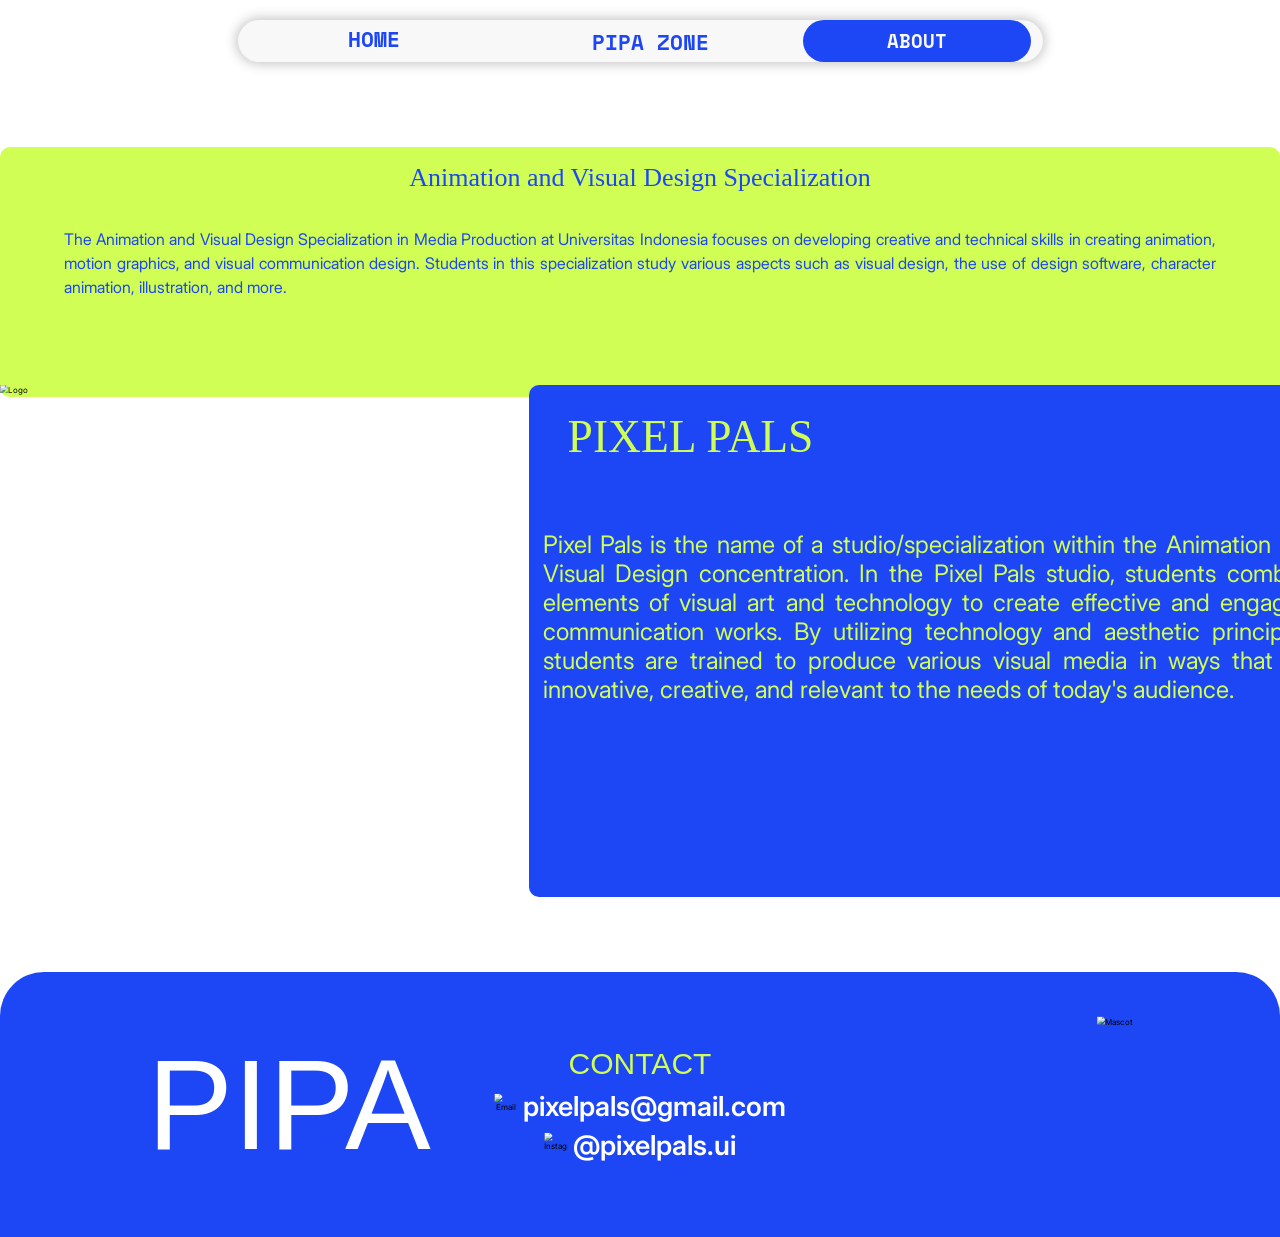
==== about.html @ b969cc93 "Create about.html" ====
<!DOCTYPE html>
<html lang="id">
<head>
    <meta charset="UTF-8">
    <meta name="viewport" content="width=device-width, initial-scale=1.0">
    <title>About - PIXEL PALS</title>
    <link rel="preconnect" href="https://fonts.googleapis.com">
    <link rel="preconnect" href="https://fonts.gstatic.com" crossorigin>
    <link href="https://fonts.googleapis.com/css2?family=Inter:ital,opsz,wght@0,14..32,100..900;1,14..32,100..900&family=Montserrat:ital,wght@0,100..900;1,100..900&family=Poppins:ital,wght@0,100;0,200;0,300;0,400;0,500;0,600;0,700;0,800;0,900;1,100;1,200;1,300;1,400;1,500;1,600;1,700;1,800;1,900&family=Space+Mono:ital,wght@0,400;0,700;1,400;1,700&display=swap" rel="stylesheet">
    <style>
        /* Register local font - Symtext */
        @font-face {
            font-family: 'Symtext';
            src: url('Symtext.ttf') format('truetype');
            font-weight: normal;
            font-style: normal;
        }

        * {
            margin: 0;
            padding: 0;
            box-sizing: border-box;
        }

        :root {
            --blue: #1D47F5;
            --lime: #D0FE54;
            --black: #000000;
            --white: #FFFFFF;
        }

        body {
            font-family: 'Inter', sans-serif;
            background-color: var(--white);
            color: var(--black);
            min-height: 100vh;
            background-image: url('BACKGROUND-HOME.png');
            background-size: auto 100vh;
            background-position: center center;
            background-repeat: no-repeat;
            background-attachment: fixed;
            overflow-x: hidden;
            width: 100%;
        }

        .page-scale-wrapper {
            zoom: 0.5;
            -moz-transform: scale(0.5);
            -moz-transform-origin: 0 0;
        }

        .about-section {
            width: 100%;
            max-width: 2697px;
            height: 1500px;
            position: relative;
            margin: 0 auto;
            padding: 150px 80px 100px 80px;
        }

        .about-green-bar {
            width: 100%;
            height: 500px;
            position: absolute;
            left: 0;
            top: 0;
            background: #D0FE54;
            border-radius: 20px;
        }

        .about-title {
            width: 100%;
            height: 120px;
            position: absolute;
            left: 0;
            top: 30px;
            text-align: center;
            color: #1D47F5;
            font-size: 52px;
            font-family: 'Symtext';
            word-wrap: break-word;
            line-height: 1.2;
        }

        .about-desc {
            width: 90%;
            height: auto;
            position: absolute;
            left: 5%;
            top: 160px;
            text-align: justify;
            color: #1D47F5;
            font-size: 32px;
            font-family: 'Inter', sans-serif;
            font-weight: 400;
            word-wrap: break-word;
            line-height: 1.5;
        }

        .about-blue-box {
            width: 1624px;
            height: 1024px;
            position: absolute;
            left: 1058px;
            top: 476px;
            background: #1D47F5;
            border-radius: 20px;
        }

        .about-pixel-pals {
            width: 100%;
            height: 348px;
            position: absolute;
            left: 101px;
            top: 527px;
            text-align: center;
            color: #D0FE54;
            font-size: 91.06px;
            font-family: 'Symtext';
            word-wrap: break-word;
            line-height: 1.2;
        }

        .about-pixel-desc {
            width: 1551px;
            height: 405px;
            position: absolute;
            left: 1085px;
            top: 767px;
            text-align: justify;
            color: #D0FE54;
            font-size: 48.23px;
            font-family: 'Inter', sans-serif;
            font-weight: 400;
            word-wrap: break-word;
        }

        .about-image {
            width: 1024px;
            height: 1024px;
            position: absolute;
            left: 0;
            top: 476px;
            object-fit: contain;
        }
    </style>
</head>
<body>
    <div class="page-scale-wrapper">
    <!-- Header & Navigation -->
    <header style="width: 100%; display: flex; justify-content: center; padding: 40px 60px 20px 60px; position: relative; z-index: 100;">
        <div style="width: 100%; max-width: 1610px; height: 83px; position: relative; border-radius: 118.92px;">
            <!-- Background with shadow -->
            <div style="width: 100%; height: 83px; left: 0px; top: 0px; position: absolute; opacity: 0.70; background: #F7F6F6; box-shadow: 0px 0px 20.22px 4.76px rgba(0, 0, 0, 0.30); border-radius: 118.92px;"></div>
            
            <!-- Home -->
            <a href="index.html" style="width: 375.03px; height: 41.34px; left: 86.05px; top: 6.50px; position: absolute; text-align: center; color: #1D47F5; font-size: 42.81px; font-family: 'Symtext', 'Space Mono', monospace; font-weight: bold; text-decoration: none;">HOME</a>
            
            <!-- PIPA Zone -->
            <a href="pipa-zone.html" style="width: 375.03px; height: 41.34px; left: 639.16px; top: 11.66px; position: absolute; text-align: center; color: #1D47F5; font-size: 42.81px; font-family: 'Symtext', 'Space Mono', monospace; font-weight: bold; text-decoration: none;">PIPA ZONE</a>
            
            <!-- About - Active -->
            <a href="about.html" style="width: 455.55px; height: 83.05px; left: 1131.92px; top: 0px; position: absolute; background: #1D47F5; border-radius: 118.92px; text-decoration: none; display: flex; align-items: center; justify-content: center;">
                <span style="text-align: center; color: #F9F9F9; font-size: 37.98px; font-family: 'Symtext', 'Space Mono', monospace; font-weight: bold;">ABOUT</span>
            </a>
        </div>
    </header>

    <!-- About Section -->
    <section class="about-section" style="margin-top: 150px; margin-bottom: 150px;">
        <!-- Green Bar -->
        <div class="about-green-bar"></div>
        
        <!-- Title -->
        <div class="about-title">Animation and Visual Design Specialization</div>
        
        <!-- Description -->
        <div class="about-desc">The Animation and Visual Design Specialization in Media Production at Universitas Indonesia focuses on developing creative and technical skills in creating animation, motion graphics, and visual communication design. Students in this specialization study various aspects such as visual design, the use of design software, character animation, illustration, and more.</div>
        
        <!-- Image -->
        <img src="Logo.png" alt="Logo" class="about-image" style="object-fit: contain;">
        
        <!-- Blue Box -->
        <div class="about-blue-box"></div>
        
        <!-- PIXEL PALS Title -->
        <div class="about-pixel-pals">PIXEL PALS</div>
        
        <!-- PIXEL PALS Description -->
        <div class="about-pixel-desc">Pixel Pals is the name of a studio/specialization within the Animation and Visual Design concentration. In the Pixel Pals studio, students combine elements of visual art and technology to create effective and engaging communication works. By utilizing technology and aesthetic principles, students are trained to produce various visual media in ways that are innovative, creative, and relevant to the needs of today's audience.</div>
    </section>

    <!-- Footer -->
    <footer style="width: 100%; box-sizing: border-box; padding: 40px 20px; background: #1D47F5; border-radius: 88px 88px 0 0; display: flex; justify-content: center; align-items: center; margin-top: 100px;">
        <div style="width: 100%; max-width: 2091px; height: 450px; position: relative; margin: 0 auto; padding: 0 60px;">
            <!-- PIPA - Left Side -->
            <div style="position: absolute; left: 60px; top: 50%; transform: translateY(-50%); text-align: center; color: white; font-size: 257.24px; font-family: 'Symtext', sans-serif; font-weight: 400; word-wrap: break-word;">PIPA</div>
            
            <!-- Contact Section - Center -->
            <div style="position: absolute; left: 50%; top: 50%; transform: translate(-50%, -50%); text-align: center;">
                <div style="text-align: center; color: #D0FE54; font-size: 60px; font-family: 'Symtext', sans-serif; font-weight: 400; margin-bottom: 15px;">CONTACT</div>
                <div style="display: flex; align-items: center; justify-content: center; gap: 12px; margin-bottom: 10px;">
                    <img src="Email-icon.png" alt="Email" style="width: 45px; height: 45px; object-fit: contain;">
                    <span style="text-align: center; color: white; font-size: 55px; font-family: 'Inter', sans-serif; font-weight: 600;">pixelpals@gmail.com</span>
                </div>
                <div style="display: flex; align-items: center; justify-content: center; gap: 12px;">
                    <img src="IG-icon.png" alt="Instagram" style="width: 45px; height: 45px; object-fit: contain;">
                    <span style="text-align: center; color: white; font-size: 55px; font-family: 'Inter', sans-serif; font-weight: 600;">@pixelpals.ui</span>
                </div>
            </div>
            
            <!-- Mascot - Right Side -->
            <img src="MASCOT.png" alt="Mascot" style="position: absolute; right: 60px; top: 50%; transform: translateY(-50%); height: 350px; object-fit: contain;">
        </div>
    </footer>
    </div>
</body>
</html>
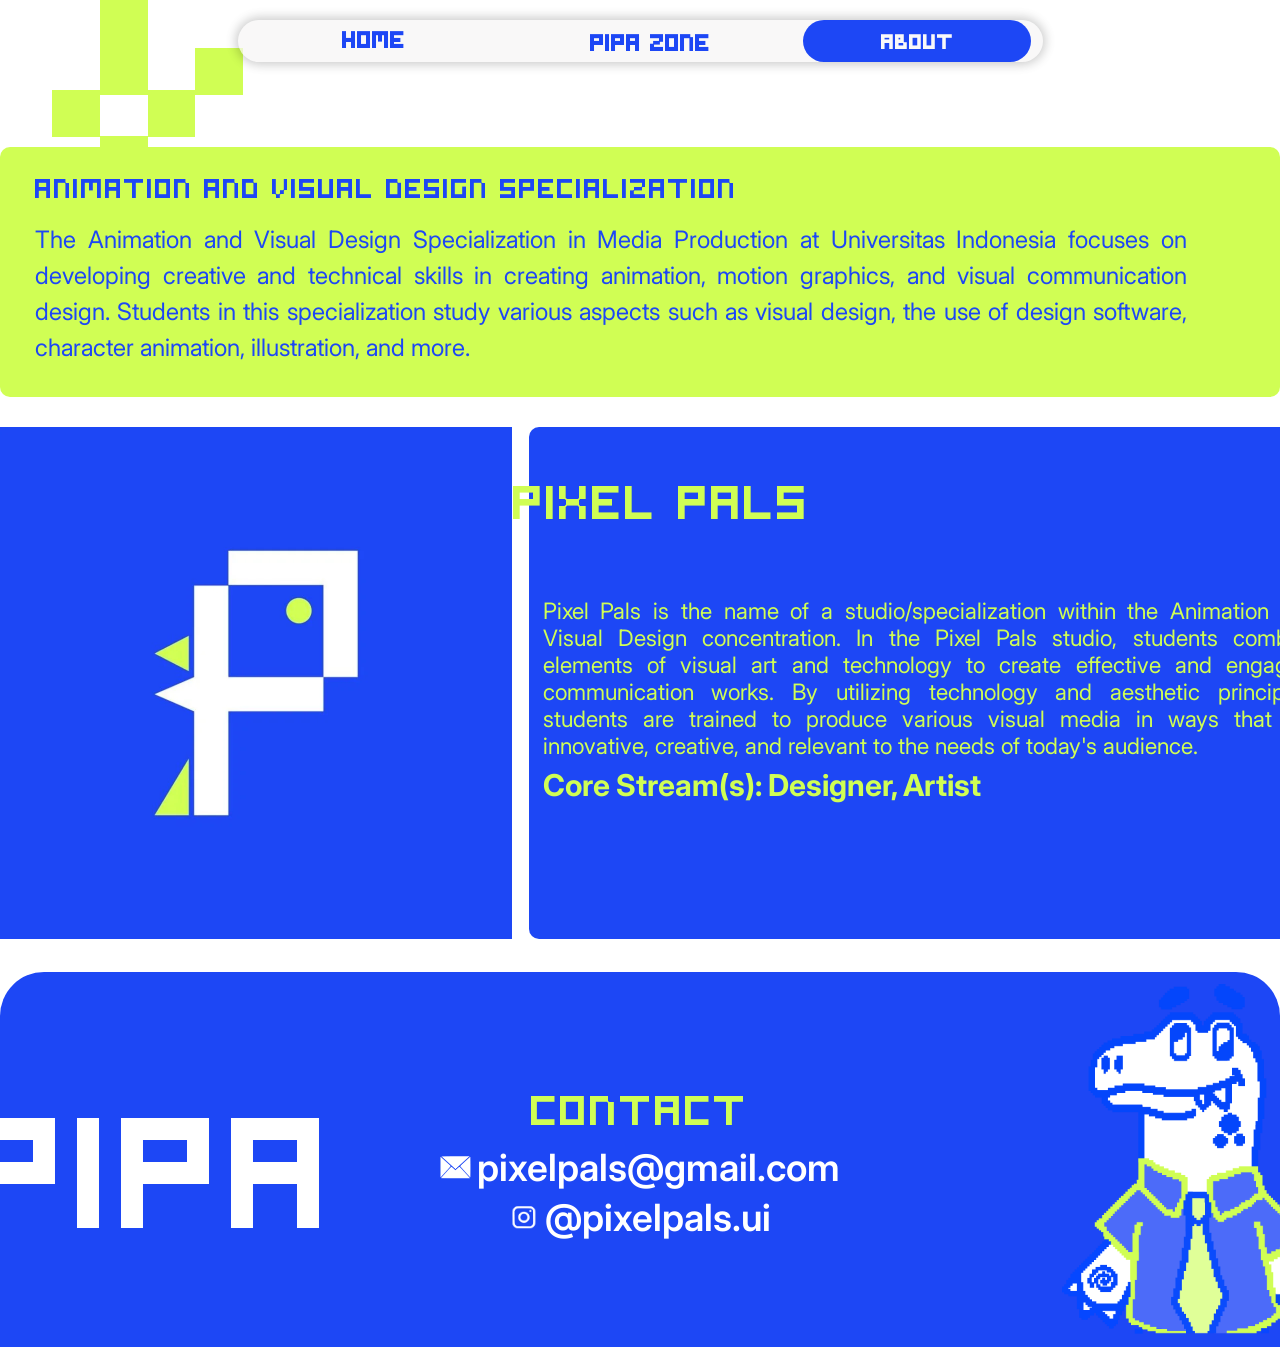
==== commit 1595bc21: "Add files via upload" ====
--- a/about.html
+++ b/about.html
@@ -1,218 +1,100 @@
-<!DOCTYPE html>
-<html lang="id">
-<head>
-    <meta charset="UTF-8">
-    <meta name="viewport" content="width=device-width, initial-scale=1.0">
-    <title>About - PIXEL PALS</title>
-    <link rel="preconnect" href="https://fonts.googleapis.com">
-    <link rel="preconnect" href="https://fonts.gstatic.com" crossorigin>
-    <link href="https://fonts.googleapis.com/css2?family=Inter:ital,opsz,wght@0,14..32,100..900;1,14..32,100..900&family=Montserrat:ital,wght@0,100..900;1,100..900&family=Poppins:ital,wght@0,100;0,200;0,300;0,400;0,500;0,600;0,700;0,800;0,900;1,100;1,200;1,300;1,400;1,500;1,600;1,700;1,800;1,900&family=Space+Mono:ital,wght@0,400;0,700;1,400;1,700&display=swap" rel="stylesheet">
-    <style>
-        /* Register local font - Symtext */
-        @font-face {
-            font-family: 'Symtext';
-            src: url('Symtext.ttf') format('truetype');
-            font-weight: normal;
-            font-style: normal;
-        }
-
-        * {
-            margin: 0;
-            padding: 0;
-            box-sizing: border-box;
-        }
-
-        :root {
-            --blue: #1D47F5;
-            --lime: #D0FE54;
-            --black: #000000;
-            --white: #FFFFFF;
-        }
-
-        body {
-            font-family: 'Inter', sans-serif;
-            background-color: var(--white);
-            color: var(--black);
-            min-height: 100vh;
-            background-image: url('BACKGROUND-HOME.png');
-            background-size: auto 100vh;
-            background-position: center center;
-            background-repeat: no-repeat;
-            background-attachment: fixed;
-            overflow-x: hidden;
-            width: 100%;
-        }
-
-        .page-scale-wrapper {
-            zoom: 0.5;
-            -moz-transform: scale(0.5);
-            -moz-transform-origin: 0 0;
-        }
-
-        .about-section {
-            width: 100%;
-            max-width: 2697px;
-            height: 1500px;
-            position: relative;
-            margin: 0 auto;
-            padding: 150px 80px 100px 80px;
-        }
-
-        .about-green-bar {
-            width: 100%;
-            height: 500px;
-            position: absolute;
-            left: 0;
-            top: 0;
-            background: #D0FE54;
-            border-radius: 20px;
-        }
-
-        .about-title {
-            width: 100%;
-            height: 120px;
-            position: absolute;
-            left: 0;
-            top: 30px;
-            text-align: center;
-            color: #1D47F5;
-            font-size: 52px;
-            font-family: 'Symtext';
-            word-wrap: break-word;
-            line-height: 1.2;
-        }
-
-        .about-desc {
-            width: 90%;
-            height: auto;
-            position: absolute;
-            left: 5%;
-            top: 160px;
-            text-align: justify;
-            color: #1D47F5;
-            font-size: 32px;
-            font-family: 'Inter', sans-serif;
-            font-weight: 400;
-            word-wrap: break-word;
-            line-height: 1.5;
-        }
-
-        .about-blue-box {
-            width: 1624px;
-            height: 1024px;
-            position: absolute;
-            left: 1058px;
-            top: 476px;
-            background: #1D47F5;
-            border-radius: 20px;
-        }
-
-        .about-pixel-pals {
-            width: 100%;
-            height: 348px;
-            position: absolute;
-            left: 101px;
-            top: 527px;
-            text-align: center;
-            color: #D0FE54;
-            font-size: 91.06px;
-            font-family: 'Symtext';
-            word-wrap: break-word;
-            line-height: 1.2;
-        }
-
-        .about-pixel-desc {
-            width: 1551px;
-            height: 405px;
-            position: absolute;
-            left: 1085px;
-            top: 767px;
-            text-align: justify;
-            color: #D0FE54;
-            font-size: 48.23px;
-            font-family: 'Inter', sans-serif;
-            font-weight: 400;
-            word-wrap: break-word;
-        }
-
-        .about-image {
-            width: 1024px;
-            height: 1024px;
-            position: absolute;
-            left: 0;
-            top: 476px;
-            object-fit: contain;
-        }
-    </style>
-</head>
-<body>
-    <div class="page-scale-wrapper">
-    <!-- Header & Navigation -->
-    <header style="width: 100%; display: flex; justify-content: center; padding: 40px 60px 20px 60px; position: relative; z-index: 100;">
-        <div style="width: 100%; max-width: 1610px; height: 83px; position: relative; border-radius: 118.92px;">
-            <!-- Background with shadow -->
-            <div style="width: 100%; height: 83px; left: 0px; top: 0px; position: absolute; opacity: 0.70; background: #F7F6F6; box-shadow: 0px 0px 20.22px 4.76px rgba(0, 0, 0, 0.30); border-radius: 118.92px;"></div>
-            
-            <!-- Home -->
-            <a href="index.html" style="width: 375.03px; height: 41.34px; left: 86.05px; top: 6.50px; position: absolute; text-align: center; color: #1D47F5; font-size: 42.81px; font-family: 'Symtext', 'Space Mono', monospace; font-weight: bold; text-decoration: none;">HOME</a>
-            
-            <!-- PIPA Zone -->
-            <a href="pipa-zone.html" style="width: 375.03px; height: 41.34px; left: 639.16px; top: 11.66px; position: absolute; text-align: center; color: #1D47F5; font-size: 42.81px; font-family: 'Symtext', 'Space Mono', monospace; font-weight: bold; text-decoration: none;">PIPA ZONE</a>
-            
-            <!-- About - Active -->
-            <a href="about.html" style="width: 455.55px; height: 83.05px; left: 1131.92px; top: 0px; position: absolute; background: #1D47F5; border-radius: 118.92px; text-decoration: none; display: flex; align-items: center; justify-content: center;">
-                <span style="text-align: center; color: #F9F9F9; font-size: 37.98px; font-family: 'Symtext', 'Space Mono', monospace; font-weight: bold;">ABOUT</span>
-            </a>
-        </div>
-    </header>
-
-    <!-- About Section -->
-    <section class="about-section" style="margin-top: 150px; margin-bottom: 150px;">
-        <!-- Green Bar -->
-        <div class="about-green-bar"></div>
-        
-        <!-- Title -->
-        <div class="about-title">Animation and Visual Design Specialization</div>
-        
-        <!-- Description -->
-        <div class="about-desc">The Animation and Visual Design Specialization in Media Production at Universitas Indonesia focuses on developing creative and technical skills in creating animation, motion graphics, and visual communication design. Students in this specialization study various aspects such as visual design, the use of design software, character animation, illustration, and more.</div>
-        
-        <!-- Image -->
-        <img src="Logo.png" alt="Logo" class="about-image" style="object-fit: contain;">
-        
-        <!-- Blue Box -->
-        <div class="about-blue-box"></div>
-        
-        <!-- PIXEL PALS Title -->
-        <div class="about-pixel-pals">PIXEL PALS</div>
-        
-        <!-- PIXEL PALS Description -->
-        <div class="about-pixel-desc">Pixel Pals is the name of a studio/specialization within the Animation and Visual Design concentration. In the Pixel Pals studio, students combine elements of visual art and technology to create effective and engaging communication works. By utilizing technology and aesthetic principles, students are trained to produce various visual media in ways that are innovative, creative, and relevant to the needs of today's audience.</div>
-    </section>
-
-    <!-- Footer -->
-    <footer style="width: 100%; box-sizing: border-box; padding: 40px 20px; background: #1D47F5; border-radius: 88px 88px 0 0; display: flex; justify-content: center; align-items: center; margin-top: 100px;">
-        <div style="width: 100%; max-width: 2091px; height: 450px; position: relative; margin: 0 auto; padding: 0 60px;">
-            <!-- PIPA - Left Side -->
-            <div style="position: absolute; left: 60px; top: 50%; transform: translateY(-50%); text-align: center; color: white; font-size: 257.24px; font-family: 'Symtext', sans-serif; font-weight: 400; word-wrap: break-word;">PIPA</div>
-            
-            <!-- Contact Section - Center -->
-            <div style="position: absolute; left: 50%; top: 50%; transform: translate(-50%, -50%); text-align: center;">
-                <div style="text-align: center; color: #D0FE54; font-size: 60px; font-family: 'Symtext', sans-serif; font-weight: 400; margin-bottom: 15px;">CONTACT</div>
-                <div style="display: flex; align-items: center; justify-content: center; gap: 12px; margin-bottom: 10px;">
-                    <img src="Email-icon.png" alt="Email" style="width: 45px; height: 45px; object-fit: contain;">
-                    <span style="text-align: center; color: white; font-size: 55px; font-family: 'Inter', sans-serif; font-weight: 600;">pixelpals@gmail.com</span>
-                </div>
-                <div style="display: flex; align-items: center; justify-content: center; gap: 12px;">
-                    <img src="IG-icon.png" alt="Instagram" style="width: 45px; height: 45px; object-fit: contain;">
-                    <span style="text-align: center; color: white; font-size: 55px; font-family: 'Inter', sans-serif; font-weight: 600;">@pixelpals.ui</span>
-                </div>
-            </div>
-            
-            <!-- Mascot - Right Side -->
-            <img src="MASCOT.png" alt="Mascot" style="position: absolute; right: 60px; top: 50%; transform: translateY(-50%); height: 350px; object-fit: contain;">
-        </div>
-    </footer>
-    </div>
-</body>
-</html>
+<!DOCTYPE html>
+<html lang="id">
+<head>
+    <meta charset="UTF-8">
+    <meta name="viewport" content="width=device-width, initial-scale=1.0">
+    <title>About - PIXEL PALS</title>
+    <link rel="preconnect" href="https://fonts.googleapis.com">
+    <link rel="preconnect" href="https://fonts.gstatic.com" crossorigin>
+    <link href="https://fonts.googleapis.com/css2?family=Inter:ital,opsz,wght@0,14..32,100..900;1,14..32,100..900&family=Montserrat:ital,wght@0,100..900;1,100..900&family=Poppins:ital,wght@0,100;0,200;0,300;0,400;0,500;0,600;0,700;0,800;0,900;1,100;1,200;1,300;1,400;1,500;1,600;1,700;1,800;1,900&family=Space+Mono:ital,wght@0,400;0,700;1,400;1,700&display=swap" rel="stylesheet">
+    <link rel="stylesheet" href="css/styleAbout.css">
+</head>
+<body>
+    <div class="page-scale-wrapper">
+        <div class="background-pattern">
+            <!-- Left side - Lime squares (top) -->
+            <div class="square-lime" style="left: 104.65px; top: 179.08px;"></div>
+            <div class="square-lime" style="left: 200.02px; top: 271.87px;"></div>
+            <div class="square-lime" style="left: 295.38px; top: 179.08px; "></div>
+            <div class="square-lime" style="left: 390.75px; top: 95.37px;"></div>
+            <div class="square-lime" style="left: 200.02px; top: 0px;"></div>
+            <div class="square-lime" style="left: 200.02px; top: 95.37px"></div>
+
+            <!-- Right side - Blue squares (top) -->
+            <div class="square-blue" style="left: 2631.80px; top: 841.18px;"></div>
+            <div class="square-blue" style="left: 2760.02px; top: 965.93px;"></div>
+            <div class="square-blue" style="left: 2888.24px; top: 841.18px;"></div>
+            <div class="square-blue" style="left: 2760.02px; top: 728.63px;"></div>
+        </div>
+
+    <!-- Header & Navigation -->
+    <header style="width: 100%; display: flex; justify-content: center; padding: 40px 60px 20px 60px; position: relative; z-index: 100;">
+        <div style="width: 100%; max-width: 1610px; height: 83px; position: relative; border-radius: 118.92px;">
+            <!-- Background with shadow -->
+            <div style="width: 100%; height: 83px; left: 0px; top: 0px; position: absolute; opacity: 0.70; background: #F7F6F6; box-shadow: 0px 0px 20.22px 4.76px rgba(0, 0, 0, 0.30); border-radius: 118.92px;"></div>
+            
+            <!-- Home -->
+            <a href="index.html" style="width: 375.03px; height: 41.34px; left: 86.05px; top: 6.50px; position: absolute; text-align: center; color: #1D47F5; font-size: 42.81px; font-family: 'Symtext', 'Space Mono', monospace; font-weight: bold; text-decoration: none;">HOME</a>
+            
+            <!-- PIPA Zone -->
+            <a href="pipa-zone.html" style="width: 375.03px; height: 41.34px; left: 639.16px; top: 11.66px; position: absolute; text-align: center; color: #1D47F5; font-size: 42.81px; font-family: 'Symtext', 'Space Mono', monospace; font-weight: bold; text-decoration: none;">PIPA ZONE</a>
+            
+            <!-- About - Active -->
+            <a href="about.html" style="width: 455.55px; height: 83.05px; left: 1131.92px; top: 0px; position: absolute; background: #1D47F5; border-radius: 118.92px; text-decoration: none; display: flex; align-items: center; justify-content: center;">
+                <span style="text-align: center; color: #F9F9F9; font-size: 37.98px; font-family: 'Symtext', 'Space Mono', monospace; font-weight: bold;">ABOUT</span>
+            </a>
+        </div>
+    </header>
+
+    <!-- About Section -->
+    <section class="about-section" style="margin-top: 150px; margin-bottom: 150px;">
+        <!-- Green Bar -->
+        <div class="about-green-bar"></div>
+        
+        <!-- Title -->
+        <div class="about-title">Animation and Visual Design Specialization</div>
+        
+        <!-- Description -->
+        <div class="about-desc">The Animation and Visual Design Specialization in Media Production at Universitas Indonesia focuses on developing creative and technical skills in creating animation, motion graphics, and visual communication design. Students in this specialization study various aspects such as visual design, the use of design software, character animation, illustration, and more.</div>
+        
+        <!-- Image -->
+        <img src="img/Logo.png" alt="Logo" class="about-image" style="object-fit: contain;">
+        
+        <!-- Blue Box -->
+        <div class="about-blue-box"></div>
+        
+        <!-- PIXEL PALS Title -->
+        <div class="about-pixel-pals">PIXEL PALS</div>
+        
+        <!-- PIXEL PALS Description -->
+        <div class="about-pixel-desc">Pixel Pals is the name of a studio/specialization within the Animation and Visual Design concentration. In the Pixel Pals studio, students combine elements of visual art and technology to create effective and engaging communication works. By utilizing technology and aesthetic principles, students are trained to produce various visual media in ways that are innovative, creative, and relevant to the needs of today's audience.</div>
+    
+        <div class="about-coreStream">Core Stream(s): Designer, Artist</div>
+    </section>
+
+    <!-- Footer -->
+    <footer style="width: 100%; box-sizing: border-box; padding: 150px; background: #1D47F5; border-radius: 88px 88px 0 0; display: flex; justify-content: center; align-items: center; margin-top: 100px;">
+        <div style="width: 100%; max-width: 2091px; height: 450px; position: relative; margin: 0 auto; padding: 0 60px;">
+            <!-- PIPA - Left Side -->
+            <div style="position: absolute; left: -300px; top: 230px; transform: translateY(-50%); text-align: center; color: white; font-size: 300.24px; font-family: 'Symtext', 'Space Mono', monospace; font-weight: 400; word-wrap: break-word;">PIPA</div>
+            
+            <!-- Contact Section - Center -->
+            <div style="position: absolute; left: 50%; top: 50%; transform: translate(-50%, -50%); text-align: center;">
+                <div style="text-align: center; color: #D0FE54; font-size: 80px; font-family: 'Symtext', sans-serif; font-weight: 400; margin-bottom: 15px;">CONTACT</div>
+                <div style="display: flex; align-items: center; justify-content: center; gap: 12px; margin-bottom: 10px;">
+                    <img src="img/Email-icon.png" alt="Email" style="width: 60px; height: 45px; object-fit: contain;">
+                    <span style="text-align: center; color: white; font-size: 75px; font-family: 'Inter', sans-serif; font-weight: 600;">pixelpals@gmail.com</span>
+                </div>
+                <div style="display: flex; align-items: center; justify-content: center; gap: 12px;">
+                    <img src="img/IG-icon.png" alt="Instagram" style="width: 60px; height: 45px; object-fit: contain;">
+                    <span style="text-align: center; color: white; font-size: 75px; font-family: 'Inter', sans-serif; font-weight: 600;">@pixelpals.ui</span>
+                </div>
+            </div>
+            
+            <!-- Mascot - Right Side -->
+            <img src="img/MASCOT.png" alt="Mascot" style="position: absolute; right: -350px; top: 50%; transform: translateY(-50%); height: 700px; object-fit: contain;">
+        </div>
+    </footer>
+    </div>
+</body>
+</html>
--- a/css/styleAbout.css
+++ b/css/styleAbout.css
@@ -0,0 +1,181 @@
+@font-face {
+            font-family: 'Symtext';
+            src: url('../attr/Symtext.ttf') format('truetype');
+            font-weight: normal;
+            font-style: normal;
+        }
+
+        * {
+            margin: 0;
+            padding: 0;
+            box-sizing: border-box;
+        }
+
+        :root {
+            --blue: #1D47F5;
+            --lime: #D0FE54;
+            --black: #000000;
+            --white: #FFFFFF;
+        }
+
+        body {
+            font-family: 'Inter', sans-serif;
+            background-color: var(--white);
+            color: var(--black);
+            min-height: 100vh;
+            background-image: url('BACKGROUND-HOME.png');
+            background-size: auto 100vh;
+            background-position: center center;
+            background-repeat: no-repeat;
+            background-attachment: fixed;
+            overflow-x: hidden;
+            width: 100%;
+        }
+
+        .background-pattern{
+            width: 100%; 
+            height: 100%; 
+            position: fixed; 
+            top: 0; 
+            left: 0; 
+            pointer-events: none; 
+            z-index: -1;
+        }
+
+        .square-lime{
+            width: 95.37px; 
+            height: 95.37px; 
+            position: absolute; 
+            background: #D0FE54;
+        }
+
+        .square-blue{
+            width: 128.22px; 
+            height: 128.22px; 
+            position: absolute; 
+            background: #1D47F5;
+        }
+
+
+        .page-scale-wrapper {
+            zoom: 0.5;
+            -moz-transform: scale(0.5);
+            -moz-transform-origin: 0 0;
+        }
+
+        .about-section {
+            width: 100%;
+            max-width: 2697px;
+            height: 1500px;
+            position: relative;
+            margin: 0 auto;
+            padding: 150px 80px 100px 80px;
+        }
+
+        .about-green-bar {
+            width: 100%;
+            height: 500px;
+            position: absolute;
+            left: 0;
+            top: 0;
+            background: #D0FE54;
+            border-radius: 20px;
+        }
+
+        .about-title {
+            width: 100%;
+            height: 120px;
+            position: absolute;
+            left: 70px;
+            top: 50px;
+            color: #1D47F5;
+            font-size: 52px;
+            font-family: 'Symtext';
+            word-wrap: break-word;
+            line-height: 1.2;
+        }
+
+        .about-desc {
+            width: 90%;
+            height: auto;
+            position: absolute;
+            left: 70px;
+            top: 150px;
+            text-align: justify;
+            color: #1D47F5;
+            font-size: 48px;
+            font-family: 'Inter', sans-serif;
+            font-weight: 400;
+            word-wrap: break-word;
+            line-height: 1.5;
+        }
+
+        .about-blue-box {
+            width: 1624px;
+            height: 1024px;
+            position: absolute;
+            left: 1058px;
+            top: 560px;
+            background: #1D47F5;
+            border-radius: 20px;
+        }
+
+        .about-pixel-pals {
+            width: 100%;
+            height: 348px;
+            position: absolute;
+            left: 43px;
+            top: 650px;
+            text-align: center;
+            color: #D0FE54;
+            font-size: 91.06px;
+            font-family: 'Symtext';
+            word-wrap: break-word;
+            line-height: 1.2;
+        }
+
+        .about-pixel-desc {
+            width: 1551px;
+            height: 405px;
+            position: absolute;
+            left: 1085px;
+            top: 900px;
+            text-align: justify;
+            color: #D0FE54;
+            font-size: 45.23px;
+            font-family: 'Inter', sans-serif;
+            font-weight: 400;
+            word-wrap: break-word;
+        }
+
+        .about-image {
+            width: 1024px;
+            height: 1024px;
+            position: absolute;
+            left: 0;
+            top: 560px;
+            object-fit: contain;
+        }
+
+        .about-coreStream {
+            width: 1551px;
+            height: 405px;
+            position: absolute;
+            left: 1085px;
+            top: 1240px;
+            text-align: justify;
+            color: #D0FE54;
+            font-size: 60.23px;
+            font-family: 'Inter', sans-serif;
+            font-weight: 400;
+            word-wrap: break-word;
+            font-weight: bold;
+        }
+
+        .snap-section {
+            scroll-snap-align: start;
+            flex-direction: column;
+            justify-content: center;
+            padding: 200px;
+            box-sizing: border-box;
+        }
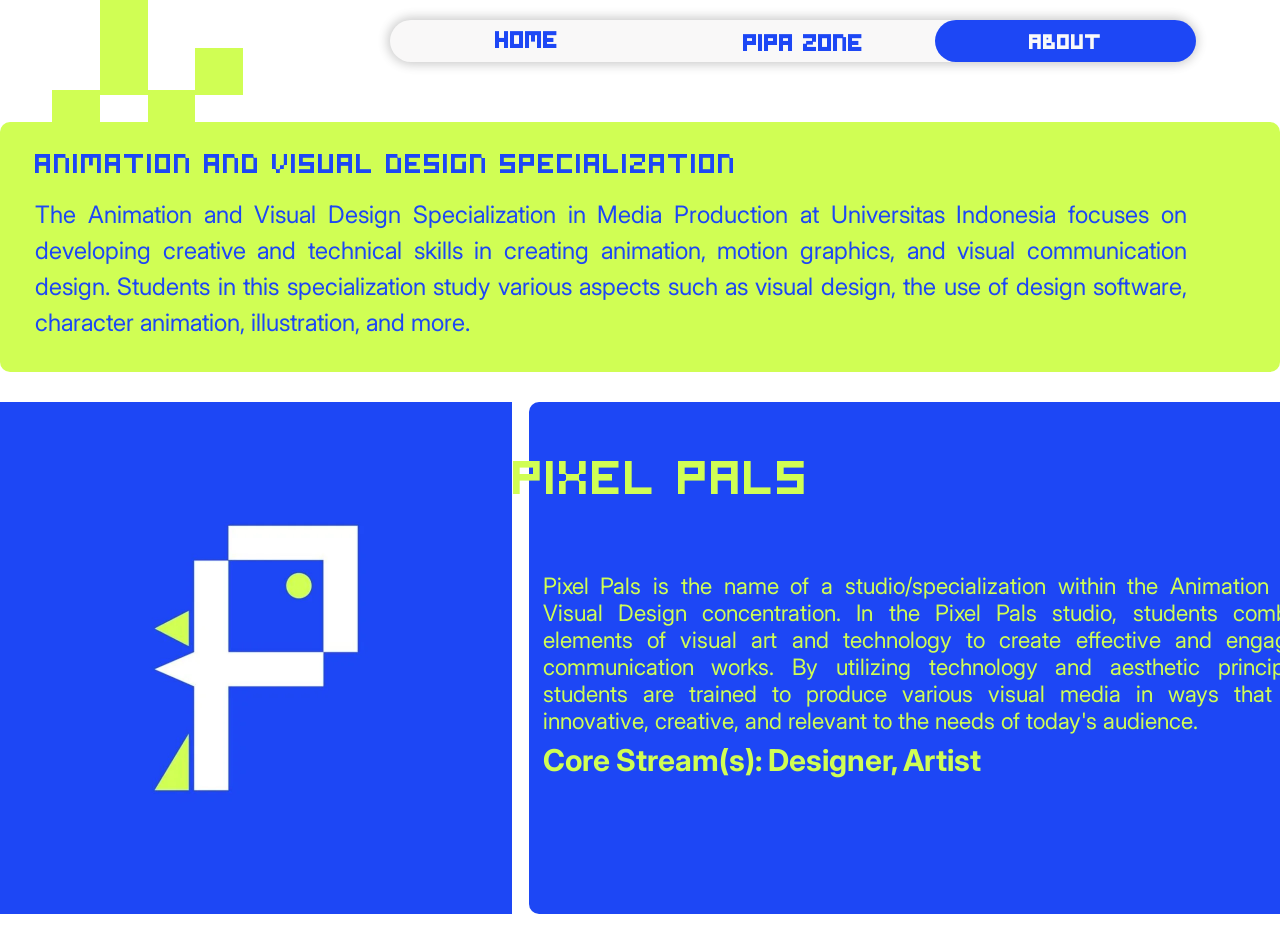
==== commit d0b9eb6e: "update" ====
--- a/about.html
+++ b/about.html
@@ -28,7 +28,7 @@
         </div>
 
     <!-- Header & Navigation -->
-    <header style="width: 100%; display: flex; justify-content: center; padding: 40px 60px 20px 60px; position: relative; z-index: 100;">
+    <header style="width: 100%; display: flex; justify-content: right; padding: 40px 170px 0px 60px; position: relative; z-index: 100;">
         <div style="width: 100%; max-width: 1610px; height: 83px; position: relative; border-radius: 118.92px;">
             <!-- Background with shadow -->
             <div style="width: 100%; height: 83px; left: 0px; top: 0px; position: absolute; opacity: 0.70; background: #F7F6F6; box-shadow: 0px 0px 20.22px 4.76px rgba(0, 0, 0, 0.30); border-radius: 118.92px;"></div>
@@ -40,14 +40,14 @@
             <a href="pipa-zone.html" style="width: 375.03px; height: 41.34px; left: 639.16px; top: 11.66px; position: absolute; text-align: center; color: #1D47F5; font-size: 42.81px; font-family: 'Symtext', 'Space Mono', monospace; font-weight: bold; text-decoration: none;">PIPA ZONE</a>
             
             <!-- About - Active -->
-            <a href="about.html" style="width: 455.55px; height: 83.05px; left: 1131.92px; top: 0px; position: absolute; background: #1D47F5; border-radius: 118.92px; text-decoration: none; display: flex; align-items: center; justify-content: center;">
+            <a href="about.html" style="width: 521.42px; height: 83.05px; left: 1090px; top: 0px; position: absolute; background: #1D47F5; border-radius: 118.92px; text-decoration: none; display: flex; align-items: center; justify-content: center;">
                 <span style="text-align: center; color: #F9F9F9; font-size: 37.98px; font-family: 'Symtext', 'Space Mono', monospace; font-weight: bold;">ABOUT</span>
             </a>
         </div>
     </header>
 
     <!-- About Section -->
-    <section class="about-section" style="margin-top: 150px; margin-bottom: 150px;">
+    <section class="about-section" style="margin-top: 120px; margin-bottom: 150px;">
         <!-- Green Bar -->
         <div class="about-green-bar"></div>
         
@@ -72,29 +72,6 @@
         <div class="about-coreStream">Core Stream(s): Designer, Artist</div>
     </section>
 
-    <!-- Footer -->
-    <footer style="width: 100%; box-sizing: border-box; padding: 150px; background: #1D47F5; border-radius: 88px 88px 0 0; display: flex; justify-content: center; align-items: center; margin-top: 100px;">
-        <div style="width: 100%; max-width: 2091px; height: 450px; position: relative; margin: 0 auto; padding: 0 60px;">
-            <!-- PIPA - Left Side -->
-            <div style="position: absolute; left: -300px; top: 230px; transform: translateY(-50%); text-align: center; color: white; font-size: 300.24px; font-family: 'Symtext', 'Space Mono', monospace; font-weight: 400; word-wrap: break-word;">PIPA</div>
-            
-            <!-- Contact Section - Center -->
-            <div style="position: absolute; left: 50%; top: 50%; transform: translate(-50%, -50%); text-align: center;">
-                <div style="text-align: center; color: #D0FE54; font-size: 80px; font-family: 'Symtext', sans-serif; font-weight: 400; margin-bottom: 15px;">CONTACT</div>
-                <div style="display: flex; align-items: center; justify-content: center; gap: 12px; margin-bottom: 10px;">
-                    <img src="img/Email-icon.png" alt="Email" style="width: 60px; height: 45px; object-fit: contain;">
-                    <span style="text-align: center; color: white; font-size: 75px; font-family: 'Inter', sans-serif; font-weight: 600;">pixelpals@gmail.com</span>
-                </div>
-                <div style="display: flex; align-items: center; justify-content: center; gap: 12px;">
-                    <img src="img/IG-icon.png" alt="Instagram" style="width: 60px; height: 45px; object-fit: contain;">
-                    <span style="text-align: center; color: white; font-size: 75px; font-family: 'Inter', sans-serif; font-weight: 600;">@pixelpals.ui</span>
-                </div>
-            </div>
-            
-            <!-- Mascot - Right Side -->
-            <img src="img/MASCOT.png" alt="Mascot" style="position: absolute; right: -350px; top: 50%; transform: translateY(-50%); height: 700px; object-fit: contain;">
-        </div>
-    </footer>
     </div>
 </body>
 </html>
